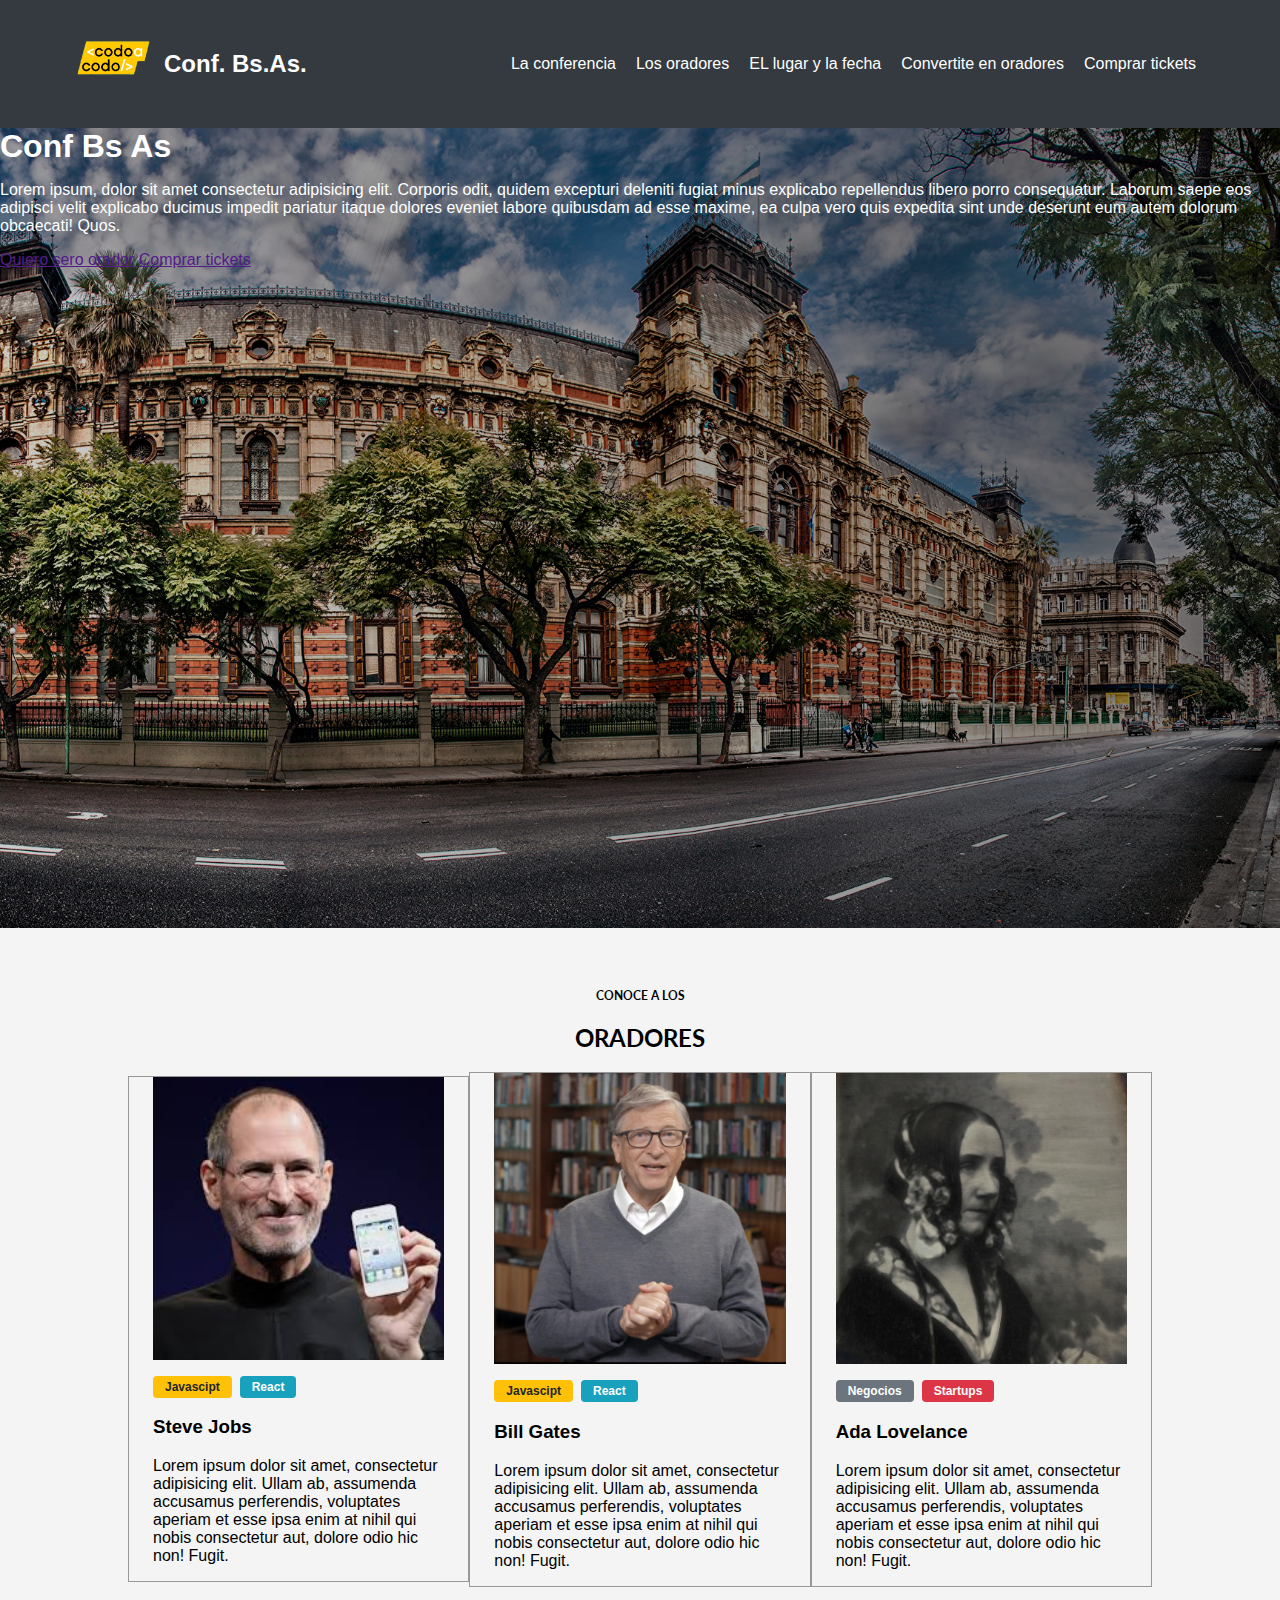
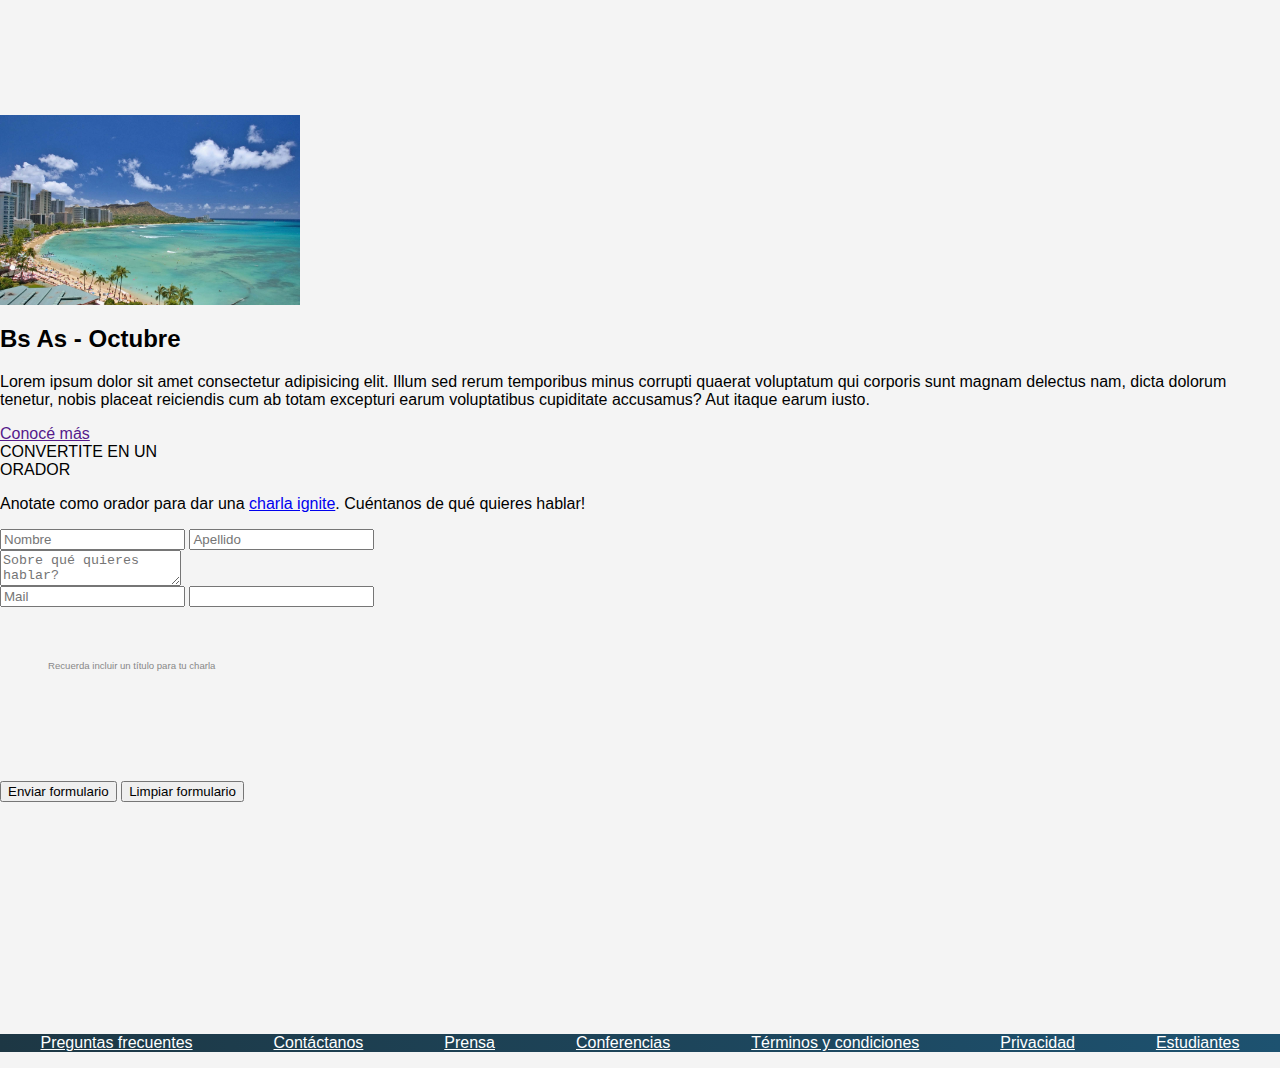
==== index.html @ 46e05d21 "primer commit" ====
<!-- <!DOCTYPE html> -->
<html lang="es">
<head>
    <meta charset="UTF-8">
    <meta name="viewport" content="width=device-width, initial-scale=1.0">
    <title>Proyecto Integrador Ce</title>
    <link rel="stylesheet" href="./estilos.css">
    <link rel="icon" href="./microfono.png" type="image/x-icon">
    <link rel="preconnect" href="https://fonts.googleapis.com">
<link rel="preconnect" href="https://fonts.gstatic.com" crossorigin>
<link href="https://fonts.googleapis.com/css2?family=Lato:wght@400;700&family=Montserrat:wght@300;400;500;700;800&family=Noto+Sans:ital,wght@0,500;0,900;1,800;1,900&family=Palanquin+Dark:wght@400;500;600;700&family=Roboto:ital,wght@0,100;0,400;0,500;0,700;1,100&family=Rubik:wght@400;600;700;800;900&display=swap" rel="stylesheet">
        
</head>


<!--body-->
<body>
<!--Header-->
    <header>
<!--la profe puso en el header la parte de la imagen, pero yo lo hice diferente-->
        <div class="headerLogo">
            <div><a href="./index.html"></a> <img src="./assets/img/codoacodo.png" alt="Logo Codo a Codo" width="100 px">
            </div>
            <div>
                <h2>Conf. Bs.As.</h2>
            </div>
        </div>
        
        <div class="headerEnlaces">
            <nav>
            <!--lista de enlaces-->           
                <ul class="listaHorizontal">
                    <li><a href="#conferencia">La conferencia</a></li>
                    <li><a href="#oradores">Los oradores</a></li>
                    <li><a href="#lugar_y_fecha">EL lugar y la fecha</a></li>
                    <li><a href="#formulario">Convertite en oradores</a></li>
                    <li><a href="./pages/tickets.html">Comprar tickets</a></li>
                </ul>
            </nav>
        </div>
    </header>

<!--main-->    
    <main>



        <section class="conferencia">
<!--Primera sección - foto en background-->    
        <div class="textoConferencia">
              <h1>Conf Bs As</h1>
            <p>Lorem ipsum, dolor sit amet consectetur adipisicing elit. Corporis odit, quidem excepturi deleniti fugiat minus explicabo repellendus libero porro consequatur. Laborum saepe eos adipisci velit explicabo ducimus impedit pariatur itaque dolores eveniet labore quibusdam ad esse maxime, ea culpa vero quis expedita sint unde deserunt eum autem dolorum obcaecati! Quos.</p>
            <div class="botonesConferencia">
                <a href="">Quiero sero orador</a>
                <a href="">Comprar tickets</a>
            </div>
        </div>
        
        <!--Una sección que tiene que tener un título, y va a tener en este caso una imagen de fondo-->
        </section>


<!--Segunda sección - cards de oradores-->
        <section class="oradores">
            <div class="oradoresTitulo"> <!--div de oradores, las dos líneas de títulos -->
                <h3>CONOCE A LOS</h3>
                <h2>ORADORES</h2>
            </div>
            <!--El título se pone en dos divs porque está separado en dos líneas y es diferente la tipografía-->
            <div class="oradoresPadre"><!--div de las tres cards --> 
                
                <div class="oradoresHijo primerHijo"><!--toda la card primera-->
                    <div class="oradoresFoto"> <!--div para la card -->
                        <img src="./assets/img/steve.jpg" alt="Steve Jobs">
                    </div>    
                    <div class="oradoresTextos"><!--div para botones, título y bajada -->
                        <div class="oradoresTextosBotones"> <!-- div para los dos botones, este es el que me queda grande-->   
                            <div class="oradoresBotonUno boton">
                                <h4>Javascipt</h4>
                            </div>
                            <div class="oradoresBotonDos boton">
                                <h4>React</h4>
                            </div>
                        </div>
                        <div class="oradoresTextosTitulo">
                            <h3>Steve Jobs</h3>
                        </div>
                        <div class="oradoresTextosTexto">
                            <p>Lorem ipsum dolor sit amet, consectetur adipisicing elit. Ullam ab, assumenda accusamus perferendis, voluptates aperiam et esse ipsa enim at nihil qui nobis consectetur aut, dolore odio hic non! Fugit.</p>
                        </div>
                    </div>    
                </div>
                <div class="oradoresHijo segundoHijo">
                        <div class="oradoresFoto">
                            <img src="./assets/img/bill.jpg" alt="Bill Gates">
                        </div>
                        <div class="oradoresTextos">
                            <div class="oradoresTextosBotones"> 
                                <div class="oradoresBotonUno boton">
                                    <h4>Javascipt</h4>
                                </div>
                                <div class="oradoresBotonDos boton">
                                    <h4>React</h4>
                                </div>
                            </div>
                            <div class="oradoresTextosTitulo">
                                <h3>Bill Gates</h3>
                            </div>
                            <div class="oradoresTextosTextos">
                                <p>Lorem ipsum dolor sit amet, consectetur adipisicing elit. Ullam ab, assumenda accusamus perferendis, voluptates aperiam et esse ipsa enim at nihil qui nobis consectetur aut, dolore odio hic non! Fugit.</p>
                            </div>

                </div>
            </div>
                <div class="oradoresHijo tercerHijo">
                        <div class="oradoresFoto">
                            <img src="./assets/img/ada.jpeg" alt="Ada Lovelace">
                        </div>
                        <div class="oradoresTextos">
                            <div class="oradoresTextosBotones"> 
                                <div class="oradoresBotonUno boton">
                                    <h4>Negocios</h4>
                                </div>
                                <div class="oradoresBotonDos boton">
                                <h4>Startups</h4>
                                </div>
                            </div>
                        <div class="oradoresTextosTitulo">
                            <h3>Ada Lovelance</h3>

                        <div class="oradoresTextosTextos">
                            <p>Lorem ipsum dolor sit amet, consectetur adipisicing elit. Ullam ab, assumenda accusamus perferendis, voluptates aperiam et esse ipsa enim at nihil qui nobis consectetur aut, dolore odio hic non! Fugit.</p>
                        </div>
                    </div>
                </div>

            </div>
        </section>


        <!--Tercera sección - playa-->
        <section id = "lugar_y_fecha">

            <div>
                <img src="./assets/img/honolulu.jpg" width=300 loading="lazy" px alt="nuestras playas">  <!--Loading lazy hace que las imagenes se carguen a cuando llego a esa parte de la página y no antes, sirve cuando tengo muchas imagenes para que no demore en cargar-->
            </div>
            <div>
                <h2>Bs As - Octubre</h2>
                <p>Lorem ipsum dolor sit amet consectetur adipisicing elit. Illum sed rerum temporibus minus corrupti quaerat voluptatum qui corporis sunt magnam delectus nam, dicta dolorum tenetur, nobis placeat reiciendis cum ab totam excepturi earum voluptatibus cupiditate accusamus? Aut itaque earum iusto.</p>
                <a href=""
                <a href="">Conocé más</a>

            </div>
        </section>



        <section id ="formulario">
<!--Cuarta sección - ORADOR-->
            <div>
                    
                <div>CONVERTITE EN UN</div>
                <div>ORADOR</div>
                <div><p>Anotate como orador para dar una <a href="URL_del_destino">charla ignite</a>. Cuéntanos de qué quieres      hablar!</p></div>
            </div>
            <div>
                <form action="">
                    <div>
                        <input type="text" id="nombre" name="nombre" placeholder="Nombre">
                        <input type="text" id="apellido" name="apellido" placeholder="Apellido"><br>
                    </div>
                    <div>    
                        <textarea id="comentario" name="comentario" placeholder="Sobre qué quieres hablar?"></textarea><br>
                    </div>
                    <div>
                        <input type="email" id="email" name="mail" placeholder="Mail">
                        <input type="password" id="">
                    </div>
                    <p class="ayuda">Recuerda incluir un título para tu charla</p>
                    <!-- <button class="button-formulario">Enviar</button> -->
                    <div>
                        <input type="submit" value="Enviar formulario">
                        <input type="reset" value="Limpiar formulario"><br>
                    </div>
                </form>
            </div>
            <form action="">

            </form>
        </section>

    </main>

<!-- aside con publicidad -->
    <aside>
        <iframe width="1200" height="200" src="https://www.youtube.com/embed/em-BP7WEOZg?controls=0" title="YouTube video player" frameborder="0" allow="accelerometer; autoplay; clipboard-write; encrypted-media; gyroscope; picture-in-picture; web-share" allowfullscreen></iframe>

    </aside>



<!--footer-->
    <footer class="footer colorFondoGradiente">
        <div>
            <ul class="listaHorizontalFooter">
                <li><a href="">Preguntas frecuentes</a></li>
                <li><a href="">Contáctanos</a></li>
                <li><a href="">Prensa</a></li>
                <li><a href="#conferencia">Conferencias</a></li>
                <li><a href="">Términos y condiciones</a></li>
                <li><a href="">Privacidad</a></li>
                <li><a href="">Estudiantes</a></li>
            </ul>
        </div>

    </footer>
</body>
</html>
---- estilos.css ----
/*body*/ 
body {
    font-family: Monserrat, sans-serif;
    background-color: #f4f4f4;
    font-size: 1rem;
    margin: 0;
    padding: 0
  }

/******************header******************/
/*Header*/ 
header{
  background-color: #353A40;
  color: fff;
  padding: 2rem;
  padding-left: 4rem;
  padding-right: 4rem;
  height: 4rem;
  display: flex;
  justify-content: space-between;
  align-items: center;
}
.headerLogo {
  display: flex;
  flex-wrap: wrap;

}

/*lista del header*/
.listaHorizontal{
  list-style: none;
  display: flex;
  justify-content: space-around;
  align-items: center;
  padding: 0px;
  flex-wrap: wrap;
}
.listaHorizontal li{
  margin-right: 20px;

}
.listaHorizontal li:last-child{
  padding-right: 0px;
}

.listaHorizontal a{
  font-size:1rem;
  color:white;
  text-decoration: none;
}

.listaHorizontal a :last-child{

  color: greenyellow;
}


/******************conferencia******************/

/*imagen confe*/

.conferencia{
    height: 800;
    background: linear-gradient(to right, rgba(0, 0, 0, 0.20), rgba(0, 0, 0, 0.5)), url('./assets/img/ba1.jpg');
    background-size: cover;
    background-position: center center;
    background-repeat: no-repeat;
}


/*texto*/
.textoConferencia{
  color:white;
}

.textoConferencia h1{
  font-size:2rem;
}


/**********************************************oradores*****************************/
.oradores{
  padding: 10%;
  padding-top: 3rem;;
}
/***************************oradores títulos****************/
.oradoresTitulo{
  text-align: center;
  font-family: 'Lato', sans-serif, bold;
}

.oradores .oradoresTitulo h3{
  font-size: 0.75rem;
  }

  .oradores .oradoresTitulo h2{
    font-size: 1.5rem;
    }
/********************oradores cards*************/


.oradoresPadre {
  display: flex; /* Habilita el modo flexbox */
  flex-direction: row;
  width: 100%;
  justify-content:space-around; /* Distribuye los contenedores con espacio entre ellos */
  align-items:center;
}

.oradoresHijo{
  border:rgb(152, 152, 152) solid 0.5px;
  width: 30%;
  display: flex;
  flex-direction: column;
  align-items: stretch;
  padding-left: 1.5rem;
  padding-right:1.5rem;

}

.oradoresHijo img{
  width:100%
}

.oradoresTextos{
margin-top:1rem;

}

.oradoresTextosBotones{
  display: flex;
  justify-content:start;
  margin: 0;
}


.oradoresBotonDos{
  margin-left: 8px;
}


.primerHijo>.oradoresTextos>.oradoresTextosBotones>.oradoresBotonUno, .segundoHijo>.oradoresTextos>.oradoresTextosBotones>.oradoresBotonUno{
  background-color: #fec107;
  color:#232629;

}

.tercerHijo>.oradoresTextos>.oradoresTextosBotones>.oradoresBotonUno{
  background-color: rgb(108, 117, 126);

}

.oradoresTextosBotones .oradoresBotonDos{
  background-color:#17A1BD;
}
/* color del último botón */
.tercerHijo .oradoresTextosBotones .oradoresBotonDos{
  background-color:#DC3545;
}
 
/* Estilos para el botón */
.boton {
  display: inline-block;
  font-size: 12px;
  padding: 4px 12px;
  color: #fff;
  border: none;
  border-radius: 4px;
  cursor: pointer;
}

/* Cambio de estilo al pasar el mouse por encima     No está logrado en todos los botones*/
.boton:hover {
  background-color: #0056b3;
}











/*Formulario*/ 
.ayuda {
    font-size: 60%; /* Ajusta el tamaño del texto aquí */
    color: #888; /* Color del texto de ayuda */
    display: block;
    margin-top: 5px; /* Espacio superior para separar del campo de entrada */}
    
.button-formulario {
  background-color: #96C93E;
  color: #fff;
  padding: 10px 20px;
  border: none;
  border-radius: 4px;
  cursor: pointer;
  font-size: 18px;
}

.button-formulario:hover:hover{
  background-color: #8FB057;
}

/********************************Footer************************************/ 

.ayuda{

  padding: 3rem;
  height:4rem;
  display: flex;
  justify-content: space-between;
  display: block;
}

footer a{
  color: white;
}

.colorFondoGradiente{
  background-image: linear-gradient(to right, #1d3744, #1d3e4f, #1d4459, #1d4b65, #1d5270);
}

.listaHorizontalFooter{
  list-style: none;
  display: flex;
  flex-direction: row;
  justify-content: space-around;
  padding: 0px;
}


.listaHorizontalFooter li:last-child{
  padding-right: 0px;
}

.listaHorizontalFooter a{
  font-size:1rem;
  color:white;
}


/*tipografía*/ 


h1{
  margin:0%
}

h4{
  margin: 0%
}
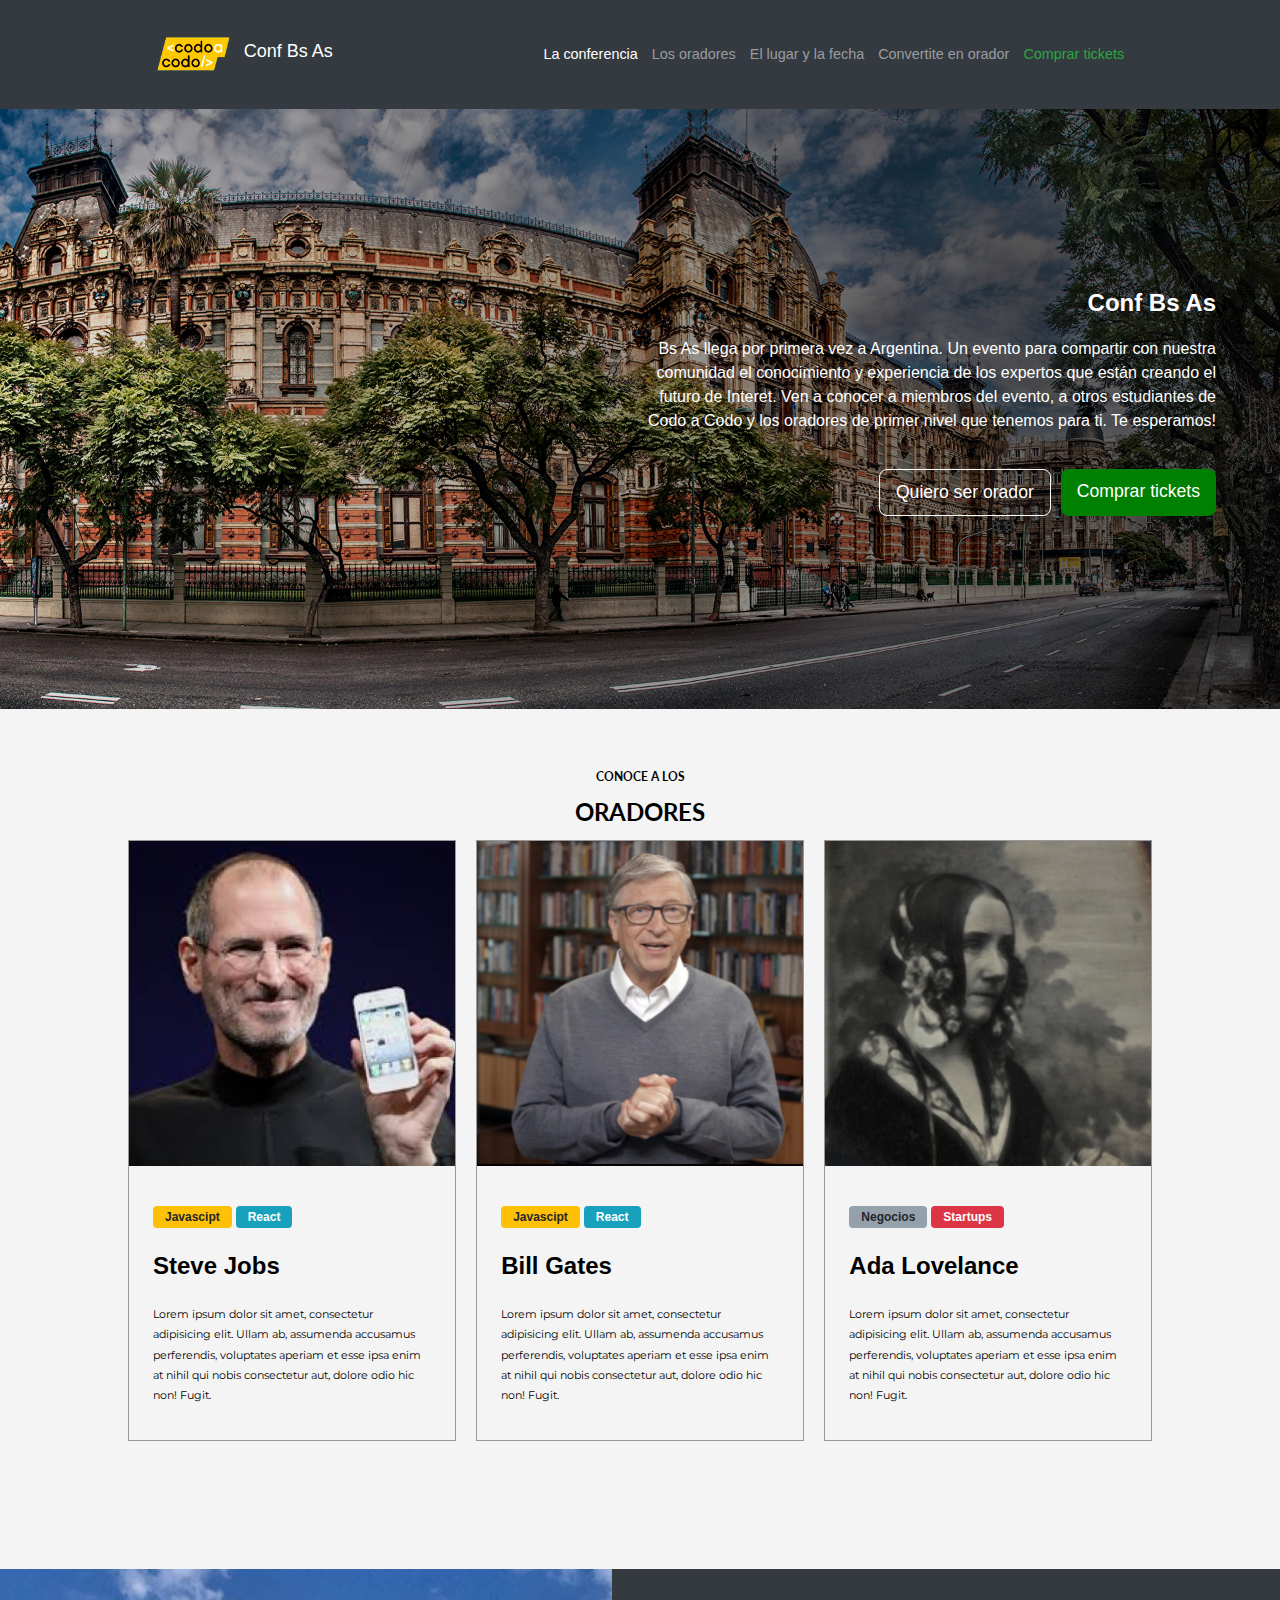
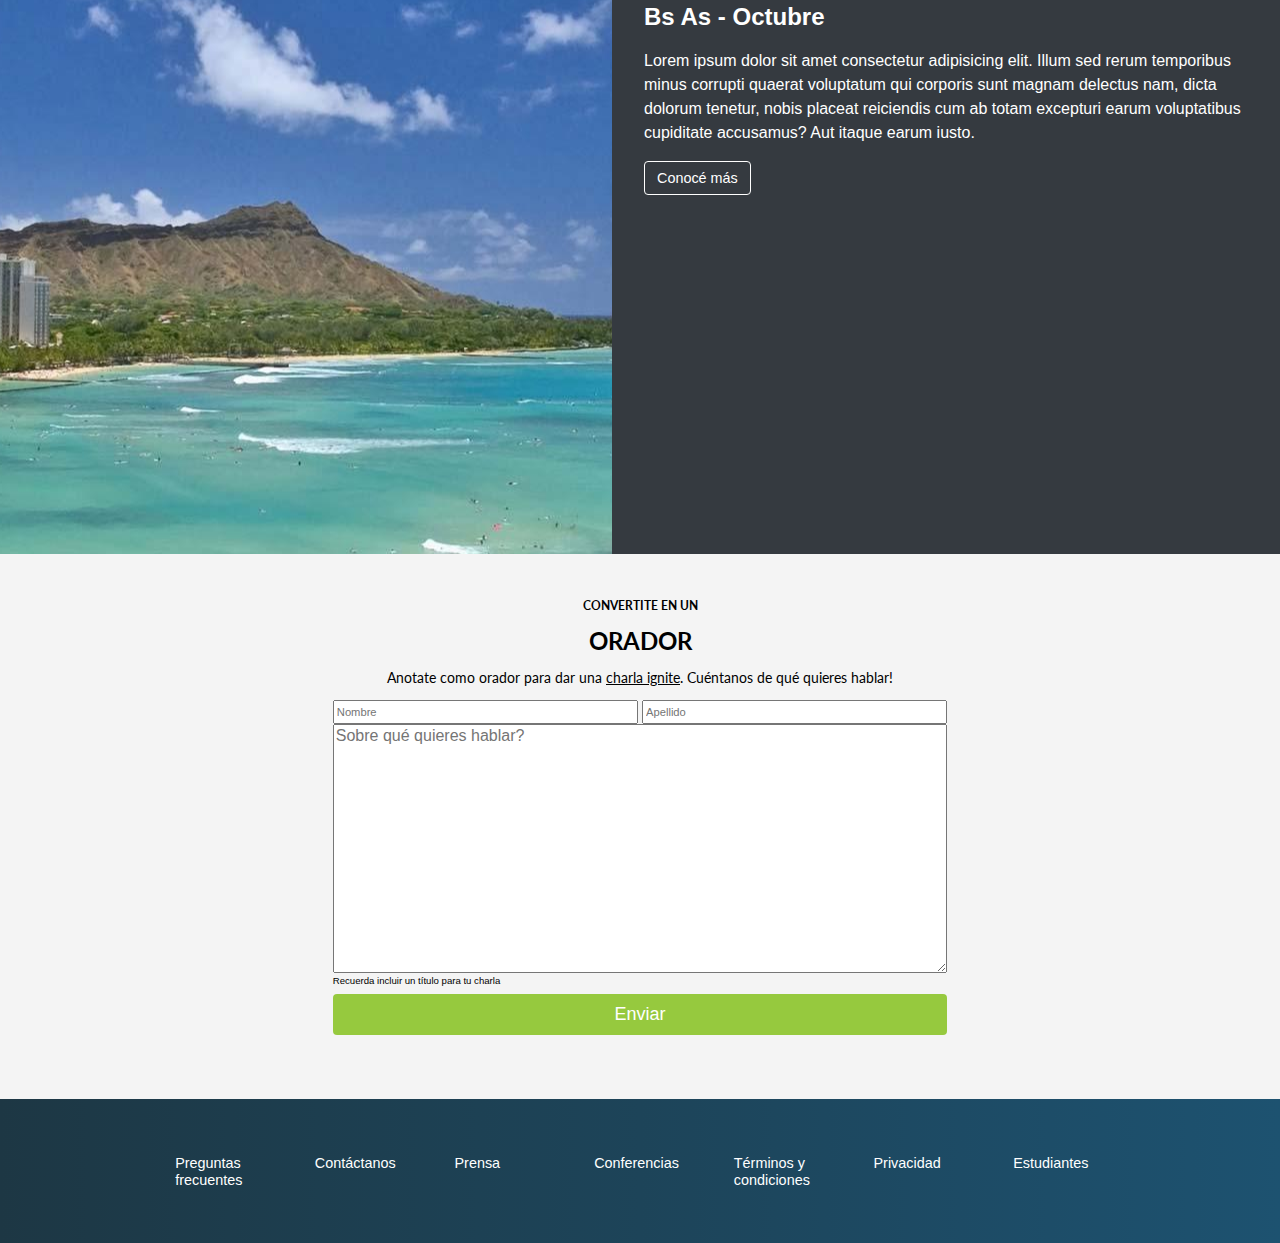
==== commit 712a213f: "Commit de proyecto versión HTML + CSS" ====
--- a/index.html
+++ b/index.html
@@ -18,117 +18,152 @@
 <!--Header-->
     <header>
 <!--la profe puso en el header la parte de la imagen, pero yo lo hice diferente-->
-        <div class="headerLogo">
+        <div class="header__contenedorLogo">
             <div><a href="./index.html"></a> <img src="./assets/img/codoacodo.png" alt="Logo Codo a Codo" width="100 px">
             </div>
             <div>
-                <h2>Conf. Bs.As.</h2>
+                <h2>Conf Bs As</h2>
             </div>
         </div>
         
-        <div class="headerEnlaces">
+        <div class="header__contenedorEnlaces">
             <nav>
             <!--lista de enlaces-->           
-                <ul class="listaHorizontal">
+                <ul class="header__contenedorEnlaces__listaHorizontal">
                     <li><a href="#conferencia">La conferencia</a></li>
                     <li><a href="#oradores">Los oradores</a></li>
-                    <li><a href="#lugar_y_fecha">EL lugar y la fecha</a></li>
-                    <li><a href="#formulario">Convertite en oradores</a></li>
+                    <li><a href="#lugarYFecha">El lugar y la fecha</a></li>
+                    <li><a href="#formulario">Convertite en orador</a></li>
                     <li><a href="./pages/tickets.html">Comprar tickets</a></li>
                 </ul>
             </nav>
         </div>
     </header>
 
+
+
+
+
+
+
+
+
+
+
+
+
+
+
+
+
+
 <!--main-->    
     <main>
 
-
-
-        <section class="conferencia">
+        <section id="conferencia" class="main__conferencia">
 <!--Primera sección - foto en background-->    
-        <div class="textoConferencia">
-              <h1>Conf Bs As</h1>
-            <p>Lorem ipsum, dolor sit amet consectetur adipisicing elit. Corporis odit, quidem excepturi deleniti fugiat minus explicabo repellendus libero porro consequatur. Laborum saepe eos adipisci velit explicabo ducimus impedit pariatur itaque dolores eveniet labore quibusdam ad esse maxime, ea culpa vero quis expedita sint unde deserunt eum autem dolorum obcaecati! Quos.</p>
-            <div class="botonesConferencia">
-                <a href="">Quiero sero orador</a>
+            <div class="main__conferencia__textos">
+                <div class="main__conferencia__textos__five-columns">
+                <h2>Conf Bs As</h2>
+                <p>Bs As llega por primera vez a Argentina. Un evento para compartir con nuestra comunidad el conocimiento y experiencia de los expertos que están creando el futuro de Interet. Ven a conocer a miembros del evento, a otros estudiantes de Codo a Codo y los oradores de primer nivel que tenemos para ti. Te esperamos!</p>
+                </div>
+            </div>
+            <div class="main__conferencia__botones">
+                <a href="">Quiero ser orador</a>
                 <a href="">Comprar tickets</a>
             </div>
-        </div>
-        
+
+        </section>       
         <!--Una sección que tiene que tener un título, y va a tener en este caso una imagen de fondo-->
-        </section>
+
+
+
+
+
+
+
+
+
+
+
+
+
+
+
+
+
+
 
 
 <!--Segunda sección - cards de oradores-->
-        <section class="oradores">
-            <div class="oradoresTitulo"> <!--div de oradores, las dos líneas de títulos -->
+        <section id="oradores" class="main__oradores">
+            <div class="main__oradoresTitulo"> <!--div de oradores, las dos líneas de títulos -->
                 <h3>CONOCE A LOS</h3>
                 <h2>ORADORES</h2>
             </div>
-            <!--El título se pone en dos divs porque está separado en dos líneas y es diferente la tipografía-->
-            <div class="oradoresPadre"><!--div de las tres cards --> 
+
+            <div class="main__oradores__cards"><!--div de las tres cards --> 
                 
-                <div class="oradoresHijo primerHijo"><!--toda la card primera-->
-                    <div class="oradoresFoto"> <!--div para la card -->
-                        <img src="./assets/img/steve.jpg" alt="Steve Jobs">
+                <div class="main__oradores__cards__card primerHijo"><!--toda la card primera-->
+                    <div class="main__oradores__cards__card__divFoto"> <!--div para la foto de la card -->
+                        <img src="./assets/img/steve.png" alt="Steve Jobs">
                     </div>    
-                    <div class="oradoresTextos"><!--div para botones, título y bajada -->
-                        <div class="oradoresTextosBotones"> <!-- div para los dos botones, este es el que me queda grande-->   
-                            <div class="oradoresBotonUno boton">
+                    <div class="main__oradores__cards__card__divTextos"><!--div para botones, título y bajada -->
+                        <div class="main__oradores__cards__card__divTextos__botones"> <!-- div para los dos botones, este es el que me queda grande-->   
+                            <div class="main__oradores__cards__card__divTextos__botones botonUno primeraCard ">
                                 <h4>Javascipt</h4>
                             </div>
-                            <div class="oradoresBotonDos boton">
+                            <div class="main__oradores__cards__card__divTextos__botones botonDos primeraCard ">
                                 <h4>React</h4>
                             </div>
                         </div>
-                        <div class="oradoresTextosTitulo">
+                        <div class="main__oradores__cards__card__divTextos__Titulo">
                             <h3>Steve Jobs</h3>
                         </div>
-                        <div class="oradoresTextosTexto">
+                        <div class="main__oradores__cards__card__divTextos__Titulo__Textos">
                             <p>Lorem ipsum dolor sit amet, consectetur adipisicing elit. Ullam ab, assumenda accusamus perferendis, voluptates aperiam et esse ipsa enim at nihil qui nobis consectetur aut, dolore odio hic non! Fugit.</p>
                         </div>
                     </div>    
                 </div>
-                <div class="oradoresHijo segundoHijo">
-                        <div class="oradoresFoto">
-                            <img src="./assets/img/bill.jpg" alt="Bill Gates">
-                        </div>
-                        <div class="oradoresTextos">
-                            <div class="oradoresTextosBotones"> 
-                                <div class="oradoresBotonUno boton">
+                <div class="main__oradores__cards__card segundoHijo">
+                        <div class="main__oradores__cards__card__divFoto">
+                            <img src="./assets/img/bill.png" alt="Bill Gates">
+                        </div>
+                        <div class="main__oradores__cards__card__divTextos">
+                            <div class="main__oradores__cards__card__divTextos__botones"> 
+                                <div class="main__oradores__cards__card__divTextos__botones botonUno segundaCard">
                                     <h4>Javascipt</h4>
                                 </div>
-                                <div class="oradoresBotonDos boton">
+                                <div class="main__oradores__cards__card__divTextos__botones botonDos  segundaCard">
                                     <h4>React</h4>
                                 </div>
                             </div>
-                            <div class="oradoresTextosTitulo">
+                            <div class="main__oradores__cards__card__divTextos__Titulo">
                                 <h3>Bill Gates</h3>
                             </div>
-                            <div class="oradoresTextosTextos">
+                            <div class="main__oradores__cards__card__divTextos__Titulo__Textos">
                                 <p>Lorem ipsum dolor sit amet, consectetur adipisicing elit. Ullam ab, assumenda accusamus perferendis, voluptates aperiam et esse ipsa enim at nihil qui nobis consectetur aut, dolore odio hic non! Fugit.</p>
                             </div>
 
                 </div>
             </div>
-                <div class="oradoresHijo tercerHijo">
-                        <div class="oradoresFoto">
-                            <img src="./assets/img/ada.jpeg" alt="Ada Lovelace">
-                        </div>
-                        <div class="oradoresTextos">
-                            <div class="oradoresTextosBotones"> 
-                                <div class="oradoresBotonUno boton">
+                <div class="main__oradores__cards__card tercerHijo">
+                        <div class="main__oradores__cards__card__divFoto">
+                            <img src="./assets/img/ada.png" alt="Ada Lovelace">
+                        </div>
+                        <div class="main__oradores__cards__card__divTextos">
+                            <div class="main__oradores__cards__card__divTextos__botones"> 
+                                <div class="main__oradores__cards__card__divTextos__botones botonUno terceraCard ">
                                     <h4>Negocios</h4>
                                 </div>
-                                <div class="oradoresBotonDos boton">
+                                <div class="main__oradores__cards__card__divTextos__botones botonDos terceraCard ">
                                 <h4>Startups</h4>
                                 </div>
                             </div>
-                        <div class="oradoresTextosTitulo">
+                        <div class="main__oradores__cards__card__divTextos__Titulo">
                             <h3>Ada Lovelance</h3>
 
-                        <div class="oradoresTextosTextos">
+                        <div class="main__oradores__cards__card__divTextos__Titulo__Textos">
                             <p>Lorem ipsum dolor sit amet, consectetur adipisicing elit. Ullam ab, assumenda accusamus perferendis, voluptates aperiam et esse ipsa enim at nihil qui nobis consectetur aut, dolore odio hic non! Fugit.</p>
                         </div>
                     </div>
@@ -138,16 +173,41 @@
         </section>
 
 
+
+
+
+
+
+
+
+
+
+
+
+
+
+
+
+
+
+
+
+
+
+
+
+
+
         <!--Tercera sección - playa-->
-        <section id = "lugar_y_fecha">
-
-            <div>
-                <img src="./assets/img/honolulu.jpg" width=300 loading="lazy" px alt="nuestras playas">  <!--Loading lazy hace que las imagenes se carguen a cuando llego a esa parte de la página y no antes, sirve cuando tengo muchas imagenes para que no demore en cargar-->
-            </div>
-            <div>
+        <section id="lugarYFecha" class = "main__LugarYFecha">
+
+            <div class="main__LugarYFecha__hijo main__LugarYFecha__foto">
+
+            </div>
+            <div class="main__LugarYFecha__hijo main__LugarYFecha__datos">
                 <h2>Bs As - Octubre</h2>
                 <p>Lorem ipsum dolor sit amet consectetur adipisicing elit. Illum sed rerum temporibus minus corrupti quaerat voluptatum qui corporis sunt magnam delectus nam, dicta dolorum tenetur, nobis placeat reiciendis cum ab totam excepturi earum voluptatibus cupiditate accusamus? Aut itaque earum iusto.</p>
-                <a href=""
+
                 <a href="">Conocé más</a>
 
             </div>
@@ -155,33 +215,51 @@
 
 
 
-        <section id ="formulario">
+
+
+
+
+
+
+
+
+
+
+
+
+
+
+
+
+
+
+
+
+
+        <section id="formulario" class ="main__formulario">
 <!--Cuarta sección - ORADOR-->
-            <div>
+            <div class="main__formulario__titulos">
                     
-                <div>CONVERTITE EN UN</div>
-                <div>ORADOR</div>
-                <div><p>Anotate como orador para dar una <a href="URL_del_destino">charla ignite</a>. Cuéntanos de qué quieres      hablar!</p></div>
-            </div>
-            <div>
+                <h3>CONVERTITE EN UN</h3>
+                <h2>ORADOR</h2>
+                <p>Anotate como orador para dar una <a href="URL_del_destino">charla ignite</a>. Cuéntanos de qué quieres hablar!</p>
+            </div>
+            <div class="main__formulario__camposFormulario">
                 <form action="">
-                    <div>
-                        <input type="text" id="nombre" name="nombre" placeholder="Nombre">
-                        <input type="text" id="apellido" name="apellido" placeholder="Apellido"><br>
+                    <div class="main__formulario__camposFormulario__NombreYApellido">
+                        <input class="main__formulario__camposFormulario__NombreYApellido__Nombre" type="text"  class=""  id="nombre" name="nombre" placeholder="Nombre" >
+                        <input class="main__formulario__camposFormulario__NombreYApellido__Apellido" type="text"  id="apellido" name="apellido" placeholder="Apellido"><br>
                     </div>
-                    <div>    
-                        <textarea id="comentario" name="comentario" placeholder="Sobre qué quieres hablar?"></textarea><br>
+                    <div class="main__formulario__camposFormulario__Textarea">    
+                        <textarea id="comentario" name="comentario" placeholder="Sobre qué quieres hablar?"></textarea>
+
+                        <p>Recuerda incluir un título para tu charla</p>
                     </div>
-                    <div>
-                        <input type="email" id="email" name="mail" placeholder="Mail">
-                        <input type="password" id="">
-                    </div>
-                    <p class="ayuda">Recuerda incluir un título para tu charla</p>
                     <!-- <button class="button-formulario">Enviar</button> -->
-                    <div>
-                        <input type="submit" value="Enviar formulario">
-                        <input type="reset" value="Limpiar formulario"><br>
-                    </div>
+                    <di class="main__formulario__camposFormulario__boton">
+                        <input type="submit" value="Enviar">
+
+                    </divmain__formulario__camposFormulario__NombreYApellido>
                 </form>
             </div>
             <form action="">
@@ -191,18 +269,14 @@
 
     </main>
 
-<!-- aside con publicidad -->
-    <aside>
-        <iframe width="1200" height="200" src="https://www.youtube.com/embed/em-BP7WEOZg?controls=0" title="YouTube video player" frameborder="0" allow="accelerometer; autoplay; clipboard-write; encrypted-media; gyroscope; picture-in-picture; web-share" allowfullscreen></iframe>
-
-    </aside>
+
 
 
 
 <!--footer-->
-    <footer class="footer colorFondoGradiente">
+    <footer class="footer">
         <div>
-            <ul class="listaHorizontalFooter">
+            <ul class="footer__listaHorizontal">
                 <li><a href="">Preguntas frecuentes</a></li>
                 <li><a href="">Contáctanos</a></li>
                 <li><a href="">Prensa</a></li>
--- a/estilos.css
+++ b/estilos.css
@@ -10,172 +10,614 @@
     padding: 0
   }
 
+
 /******************header******************/
 /*Header*/ 
 header{
   background-color: #353A40;
-  color: fff;
-  padding: 2rem;
-  padding-left: 4rem;
-  padding-right: 4rem;
+  color: #fff;
+  padding: 1.4rem;
+  padding-left: 3rem;
+  padding-right: 3rem;
   height: 4rem;
-  display: flex;
-  justify-content: space-between;
-  align-items: center;
-}
-.headerLogo {
-  display: flex;
-  flex-wrap: wrap;
-
-}
-
-/*lista del header*/
-.listaHorizontal{
-  list-style: none;
   display: flex;
   justify-content: space-around;
   align-items: center;
-  padding: 0px;
+}
+.header__contenedorLogo {
+  display: flex;
+  flex-direction: row;
+  justify-content: start-flex;
+  flex: 0 0 200px;
+  text-wrap: none;
+
+}
+
+.header__contenedorLogo h2{
+  font-size: 18px;
+  font-weight: 500;
+
+}
+
+
+
+/*lista del header*/
+.header__contenedorEnlaces__listaHorizontal{
+  display: flex;
+  flex-direction: row;
   flex-wrap: wrap;
-}
-.listaHorizontal li{
-  margin-right: 20px;
-
-}
-.listaHorizontal li:last-child{
-  padding-right: 0px;
-}
-
-.listaHorizontal a{
-  font-size:1rem;
-  color:white;
+  justify-content: flex-end;
+  align-items: center;
+  padding: 8px;
+  gap:10px;
+  list-style: none;
+
+}
+
+.header__contenedorEnlaces__listaHorizontal li a{
+  margin-right: 4px;
+  font-size: 0.9rem;
+  color:#999DA0;
   text-decoration: none;
 }
 
-.listaHorizontal a :last-child{
-
-  color: greenyellow;
-}
+.header__contenedorEnlaces__listaHorizontal li a:hover{
+
+  color:#999DA0;
+  text-decoration: underline;
+}
+
+
+
+.header__contenedorEnlaces__listaHorizontal li:nth-child(5) a{  padding-right: 0px;
+  color: #29A743; 
+}
+
+.header__contenedorEnlaces__listaHorizontal li:nth-child(5) a:hover{
+  color: #39e75c; 
+}
+
+
+.header__contenedorEnlaces__listaHorizontal li:nth-child(1) a{  color: white; 
+}
+
+
+
+
+
+
+
+/*adaptacion para mobile____________________*/
+@media (max-width: 767px) {
+  
+  header{
+    padding: 1.5rem;
+    padding-left: 2rem;
+    padding-right: 2rem;
+    height: 6rem;
+    display: flex;
+    justify-content: space-between;
+    align-items: center;
+  }
+
+
+  .header__contenedorLogo{
+    margin-right: 20px;
+    flex: 0 0 60%;
+  }
+
+
+  .header__contenedorEnlaces__listaHorizontal{
+    display: flex;
+    flex-direction: column;
+    align-items: baseline;
+    align-content: flex-start;
+    gap: 2px;
+
+  }
+
+    .header__contenedorEnlaces__listaHorizontal li a{
+      margin-right: 0px;
+      font-size: 0.8rem;
+    }
+
+}
+
+
+
+
+
+
+
+
+
 
 
 /******************conferencia******************/
 
 /*imagen confe*/
 
-.conferencia{
-    height: 800;
-    background: linear-gradient(to right, rgba(0, 0, 0, 0.20), rgba(0, 0, 0, 0.5)), url('./assets/img/ba1.jpg');
+.main__conferencia{
+    height:600px;
+    background: linear-gradient(to left, rgba(0, 0, 0, 0.7), rgba(0, 0, 0, 0.1)), url('./assets/img/ba1.jpg');
     background-size: cover;
     background-position: center center;
     background-repeat: no-repeat;
-}
-
+    box-sizing: border-box;
+}
+
+
+.main__conferencia{
+  padding-left: 4rem;
+  padding-right: 4rem;
+  padding-top: 10rem;
+  color:white;
+  display: flex;
+  flex-direction: column;
+}
 
 /*texto*/
-.textoConferencia{
-  color:white;
-}
-
-.textoConferencia h1{
-  font-size:2rem;
-}
-
-
-/**********************************************oradores*****************************/
-.oradores{
+
+.main__conferencia__textos{
+  font-size:1rem;
+  display: grid;
+  grid-template-columns: repeat(12,1fr);
+  text-align: right;
+}
+
+
+.main__conferencia__textos__five-columns{
+  grid-column: 7 / 13;
+
+}
+
+
+
+.main__conferencia__textos p{
+  line-height: 150%;
+  font-size: 1rem;
+}
+
+
+/*adaptacion para mobile____________________*/
+@media (max-width: 767px) {
+  .main__conferencia__textos h1  {
+    font-size: 2rem;
+      }
+      .main__conferencia__textos p {
+        font-size: 0.7rem;
+          }
+
+              }
+
+
+
+
+/*botones*/
+.main__conferencia__botones{
+  text-align: right;
+  padding: 20px 0px 20px 10px;
+  display:flex;
+  justify-content:flex-end;
+}
+
+
+
+.main__conferencia__botones a{
+display: inline-block;
+font-size: 1.10rem;
+padding: 12px 16px;
+color: #fff;
+border: #fff 1px solid;
+border-radius: 8px;
+cursor: pointer;
+text-decoration: none;
+}
+
+
+
+.main__conferencia__botones :nth-child(1){
+  margin-right: 10px; 
+}
+
+.main__conferencia__botones :nth-child(1):hover{
+
+backdrop-filter: blur(2px); 
+}
+
+
+.main__conferencia__botones :nth-child(2){
+  background-color: green;
+  border: none;
+}
+
+.main__conferencia__botones :nth-child(2):hover{
+  background-color: rgb(133, 245, 133);
+  color: rgb(22, 22, 22);
+  border: none;
+}
+
+
+
+/*adaptacion para mobile____________________*/
+@media (max-width: 767px) {
+  .main__conferencia__botones{
+    display:flex;
+    flex-direction: column;
+    align-items: flex-end;
+}
+
+  .main__conferencia__botones a{
+font-size: 0.8rem;
+padding: 12px 16px;
+width: 110px;
+text-align: center;}
+
+.main__conferencia__botones :nth-child(1){
+  margin-bottom: 10px; 
+  margin-right: 0px;
+}
+
+}
+
+
+
+
+
+
+
+
+
+
+
+
+
+
+
+
+
+/************************************oradores*****************************/
+.main__oradores{
   padding: 10%;
   padding-top: 3rem;;
 }
+
+@media (max-width: 767px) {
+  .main__oradores{
+
+    padding-top: 1.5rem;
+    display: flex;
+    flex-direction: column;
+    align-items: center;
+    justify-content: center;
+    
+  }
+}
+
+
 /***************************oradores títulos****************/
-.oradoresTitulo{
+.main__oradoresTitulo, .main__formulario__titulos {
   text-align: center;
   font-family: 'Lato', sans-serif, bold;
 }
 
-.oradores .oradoresTitulo h3{
+.main__oradoresTitulo h3, .main__formulario__titulos h3{
   font-size: 0.75rem;
   }
 
-  .oradores .oradoresTitulo h2{
+  .main__oradoresTitulo h2, .main__formulario__titulos h2{
     font-size: 1.5rem;
+    line-height: 1rem;
     }
-/********************oradores cards*************/
-
-
-.oradoresPadre {
+
+  @media (max-width: 767px) {
+    .main__oradoresTitulo h3, .main__formulario__titulos h3{
+      font-size: 0.8rem;
+      line-height: 0.9rem;
+      }
+    
+      .main__oradoresTitulo h2, .main__formulario__titulos h2{
+        font-size: 1rem;
+        }
+  }
+
+
+
+/* *******************oradores cards************ */
+
+
+.main__oradores__cards {
   display: flex; /* Habilita el modo flexbox */
   flex-direction: row;
   width: 100%;
-  justify-content:space-around; /* Distribuye los contenedores con espacio entre ellos */
-  align-items:center;
-}
-
-.oradoresHijo{
+  justify-content:space-between; /* Distribuye los contenedores con espacio entre ellos */
+  align-items:top;
+  gap: 2%;
+}
+
+
+
+
+.main__oradores__cards__card{
   border:rgb(152, 152, 152) solid 0.5px;
-  width: 30%;
-  display: flex;
+  padding: 0;
+  display: flex;
+  flex: 1;
   flex-direction: column;
-  align-items: stretch;
-  padding-left: 1.5rem;
-  padding-right:1.5rem;
-
-}
-
-.oradoresHijo img{
-  width:100%
-}
-
-.oradoresTextos{
+  align-items:stretch;
+
+
+}
+
+
+
+@media (max-width: 767px) {
+  .main__oradores__cards {
+    display: flex; /* Habilita el modo flexbox */
+    flex-direction: column;
+    width: 80%;
+    justify-content:center;  }
+
+.main__oradores__cards__card{
+margin-bottom: 15px;
+    }
+
+.main__oradores__cards__card:nth-child(3){
+  margin-bottom: 0px;
+          }
+      
+
+
+}
+
+
+
+
+.main__oradores__cards__card__divFoto{
+width: auto;
+overflow: hidden; /*Hace que la imagen no exceda en contenedor */
+}
+
+.main__oradores__cards__card__divFoto img{
+
+width: 100%;
+height: 100%;
+}
+
+.main__oradores__cards__card__divFoto img:hover{
+
+transform: scale(1.2);
+transition: transform  0.9s ease-in-out;
+  }
+  
+  
+
+
+.main__oradores__cards__card__divTextos{
 margin-top:1rem;
-
-}
-
-.oradoresTextosBotones{
+padding:   1.5rem;
+}
+
+
+@media (max-width: 767px) {
+  .main__oradores__cards__card__divTextos{
+    margin-top:0.5rem;
+    padding:   1rem;
+    line-height: 1.1;
+    }
+      
+}
+
+.main__oradores__cards__card__divTextos__botones{
   display: flex;
   justify-content:start;
   margin: 0;
-}
-
-
-.oradoresBotonDos{
+
+}
+
+
+.main__oradores__cards__card__divTextos__botones__botonDos{
   margin-left: 8px;
 }
 
-
-.primerHijo>.oradoresTextos>.oradoresTextosBotones>.oradoresBotonUno, .segundoHijo>.oradoresTextos>.oradoresTextosBotones>.oradoresBotonUno{
-  background-color: #fec107;
-  color:#232629;
-
-}
-
-.tercerHijo>.oradoresTextos>.oradoresTextosBotones>.oradoresBotonUno{
-  background-color: rgb(108, 117, 126);
-
-}
-
-.oradoresTextosBotones .oradoresBotonDos{
-  background-color:#17A1BD;
-}
-/* color del último botón */
-.tercerHijo .oradoresTextosBotones .oradoresBotonDos{
-  background-color:#DC3545;
-}
- 
 /* Estilos para el botón */
-.boton {
+.main__oradores__cards__card__divTextos__botones.botonUno, .main__oradores__cards__card__divTextos__botones.botonDos{
   display: inline-block;
   font-size: 12px;
   padding: 4px 12px;
-  color: #fff;
+  color: #232629;
+  background-color: #fec107;
   border: none;
   border-radius: 4px;
   cursor: pointer;
 }
 
-/* Cambio de estilo al pasar el mouse por encima     No está logrado en todos los botones*/
-.boton:hover {
-  background-color: #0056b3;
-}
+.main__oradores__cards__card__divTextos__botones .botonDos{
+  background-color:#17A1BD;
+  color: white;
+}
+
+.botonDos{
+  margin-left:4px;
+}
+
+/* color del último botón */
+.main__oradores__cards__card__divTextos__botones.botonDos.terceraCard  {
+  background-color:#DC3545;
+}
+
+.main__oradores__cards__card__divTextos__botones.botonUno.terceraCard  {
+  background-color:#94a0aa;
+}
+
+
+
+/* falta arreglar varios hovers*/
+.primeraCard.botonUno:hover, .segundaCard.botonUno:hover {
+  background-color: #d4a519;
+}
+
+.primeraCard.botonDos:hover{
+  background-color: #076679;
+
+}
+
+.segundaCard.botonDos:hover{
+  background-color: #087c93;
+}
+
+.terceraCard.botonUno:hover{
+  background-color:#c8d5e1;
+}
+
+.terceraCard.botonDos:hover{
+  background-color:#863039;
+}
+
+
+.main__oradores__cards__card__divTextos__Titulo h3{
+
+  font-size: 1.5rem;
+}
+.main__oradores__cards__card__divTextos__Titulo__Textos p{
+  font-family: Montserrat;
+  font-size: 0.7rem;
+  line-height: 1.8;
+}
+
+
+@media (max-width: 767px) {
+  .main__oradores__cards__card__divTextos__Titulo h3{
+
+    font-size: 1.4rem;
+    line-height: 1rem;
+  }
+
+  .main__oradores__cards__card__divTextos__Titulo__Textos p{
+    font-family: Montserrat;
+    font-size: 0.8rem;
+    line-height: 1rem;
+  }
+      
+}
+
+
+
+
+
+
+
+
+
+
+
+
+
+
+
+
+
+
+
+
+
+
+
+
+
+
+
+
+
+
+
+
+/******************Section lugar y fecha******************/
+.main__LugarYFecha{
+height: 65vh;
+display:flex;
+flex-direction: row;
+}
+
+
+.main__LugarYFecha__hijo{
+  flex:1;
+
+}
+
+.main__LugarYFecha__foto{
+overflow: hidden;
+background-image: url('./assets/img/honolulu.jpg');
+background-size: center;
+background-position:center;
+}
+
+
+.main__LugarYFecha__datos{
+  background-color: #353A40;
+  color: white;
+  padding:1rem 1.5rem 1.5rem 2rem;
+}
+
+.main__LugarYFecha__datos h2{
+  font-size: 1.5rem;
+  line-height: 1;
+}
+
+.main__LugarYFecha__datos p{
+  font-size: 1rem;
+  line-height: 1.5rem;
+}
+
+
+
+.main__LugarYFecha__datos a{
+  display: inline-block;
+  font-size: 0.9rem;
+  padding: 8px 12px;
+  color: #fff;
+  border: #fff 1px solid;
+  border-radius: 4px;
+  cursor: pointer;
+  text-decoration: none;
+}
+
+@media (max-width: 767px) {
+  .main__LugarYFecha{
+    height: 100vh;
+    display:flex;
+    flex-direction: column;
+    }
+    
+  .main__LugarYFecha__datos h2{
+    font-size: 1.2rem;
+    line-height: 1.5rem;
+  }
+
+  .main__LugarYFecha__datos p{
+    font-size: 0.7rem;
+    line-height: 1.5rem;
+  }
+  
+  
+  .main__LugarYFecha__datos a{
+    display: inline-block;
+    font-size: 0.7rem;
+    padding: 8px 12px;
+    color: #fff;
+    border: #fff 1px solid;
+    border-radius: 4px;
+    cursor: pointer;
+    text-decoration: none;
+  }
+      
+}
+
+
+
+
+
+
 
 
 
@@ -188,13 +630,82 @@
 
 
 /*Formulario*/ 
-.ayuda {
-    font-size: 60%; /* Ajusta el tamaño del texto aquí */
-    color: #888; /* Color del texto de ayuda */
-    display: block;
-    margin-top: 5px; /* Espacio superior para separar del campo de entrada */}
+
+
+
+.main__formulario{
+  display: flex;
+  flex-direction: column;
+  align-items: center;
+  justify-content: center;
+  padding: 2rem 8rem 2rem 8rem;
+}
+
+
+/* los estilos del main_formulario_títulos están junto con los estilos de los títulos de las cards*/
+.main__formulario__titulos p {
+  font-size: 0.9rem;
+}
+
+.main__formulario__titulos p a{
+  color: black;
+}
+
+.main__formulario__camposFormulario{
+width: 60%;
+margin: 0 auto;
+display: flex;
+flex-direction: column;
+gap: 4px;
+}
+
+.main__formulario__camposFormulario__NombreYApellido{
+  display: flex;
+
+}
+
+.main__formulario__camposFormulario__NombreYApellido__Nombre{
+  margin-right: 4px;
+  }
+  
+
+
+.main__formulario__camposFormulario__NombreYApellido input{
+  flex:1;
+  height: 1.5rem;
+
+}
+
+.main__formulario__camposFormulario__Textarea{
+  display: flex;
+  flex-direction: column;
+  height: 30vh;
+}
+
+
+.main__formulario__camposFormulario__Textarea textarea{
+  flex:1; 
+
+}
+
+.main__formulario__camposFormulario__Textarea p{
+font-size: 0.6rem; 
+padding: 0rem;
+margin: 2px 0 8px 0;
+}
+
+#comentario{
+  font-family: Monserrat, sans-serif;
+  font-size:1rem;
+}
+
+#nombre, #apellido{
+  font-family: Monserrat, sans-serif;
+  font-size:0.7em;
+}
+
     
-.button-formulario {
+.main__formulario__camposFormulario__boton input {
   background-color: #96C93E;
   color: #fff;
   padding: 10px 20px;
@@ -202,48 +713,131 @@
   border-radius: 4px;
   cursor: pointer;
   font-size: 18px;
-}
-
-.button-formulario:hover:hover{
-  background-color: #8FB057;
-}
+  width: 100%;
+  box-sizing: border-box;
+}
+
+.main__formulario__camposFormulario__boton input:hover:hover{
+  background-color: #7f9f4b;
+
+}
+
+/******************formulario mobile****************************/ 
+
+@media (max-width: 767px) {
+
+  
+.main__formulario{
+
+  padding: 2rem 4rem 2rem 4rem;
+}
+  
+  .main__formulario__camposFormulario__NombreYApellido{
+    display: flex;
+    flex-direction: column;
+    }
+  
+
+  .main__formulario__camposFormulario{
+    width:100%;
+    flex-direction: column;
+  }
+  
+.main__formulario__camposFormulario__NombreYApellido__Nombre{
+  margin-bottom: 4px;
+  margin-right: 0px;
+  }
+  .main__formulario__titulos p {
+    font-size: 0.8rem;
+  }
+  
+}
+
+
+
 
 /********************************Footer************************************/ 
 
-.ayuda{
-
-  padding: 3rem;
-  height:4rem;
-  display: flex;
-  justify-content: space-between;
-  display: block;
-}
-
-footer a{
-  color: white;
-}
-
-.colorFondoGradiente{
+
+
+.footer{
   background-image: linear-gradient(to right, #1d3744, #1d3e4f, #1d4459, #1d4b65, #1d5270);
-}
-
-.listaHorizontalFooter{
+  height: 16vh;
+  display: flex;
+  align-items: center;
+  justify-content: center;
+  padding: 0rem 10rem;
+
+}
+
+.footer__listaHorizontal{
   list-style: none;
   display: flex;
   flex-direction: row;
   justify-content: space-around;
-  padding: 0px;
-}
-
-
-.listaHorizontalFooter li:last-child{
-  padding-right: 0px;
-}
-
-.listaHorizontalFooter a{
-  font-size:1rem;
+  gap: 3rem;
+  margin: 0;
+  padding-inline-start: 0;
+  }
+
+
+  
+.footer__listaHorizontal li{
+  flex: 1;
+}
+
+
+.footer__listaHorizontal li:first-child{
+  padding-left: 0px;
+}
+
+
+.footer__listaHorizontal a{
+  font-size:0.9rem;
   color:white;
-}
+  text-decoration: none;
+}
+
+
+
+/******************footer mobile****************************/ 
+
+@media (max-width: 767px) {
+
+  .footer{
+    height: 60vh;
+    display: flex;
+    align-items: center;
+    justify-content: center;
+    padding: 0rem 0rem;
+  
+  }
+  
+  .footer__listaHorizontal{
+
+    flex-direction: column;
+    justify-content: space-between;
+    align-items: center;
+    gap: 0.5rem;
+    margin: 0;
+    padding-inline-start: 0;
+    }
+
+
+    .footer__listaHorizontal a{
+      font-size:0.7rem;
+  
+    }
+    
+  }  
+
+
+
+
+
+
+
+
 
 
 /*tipografía*/ 
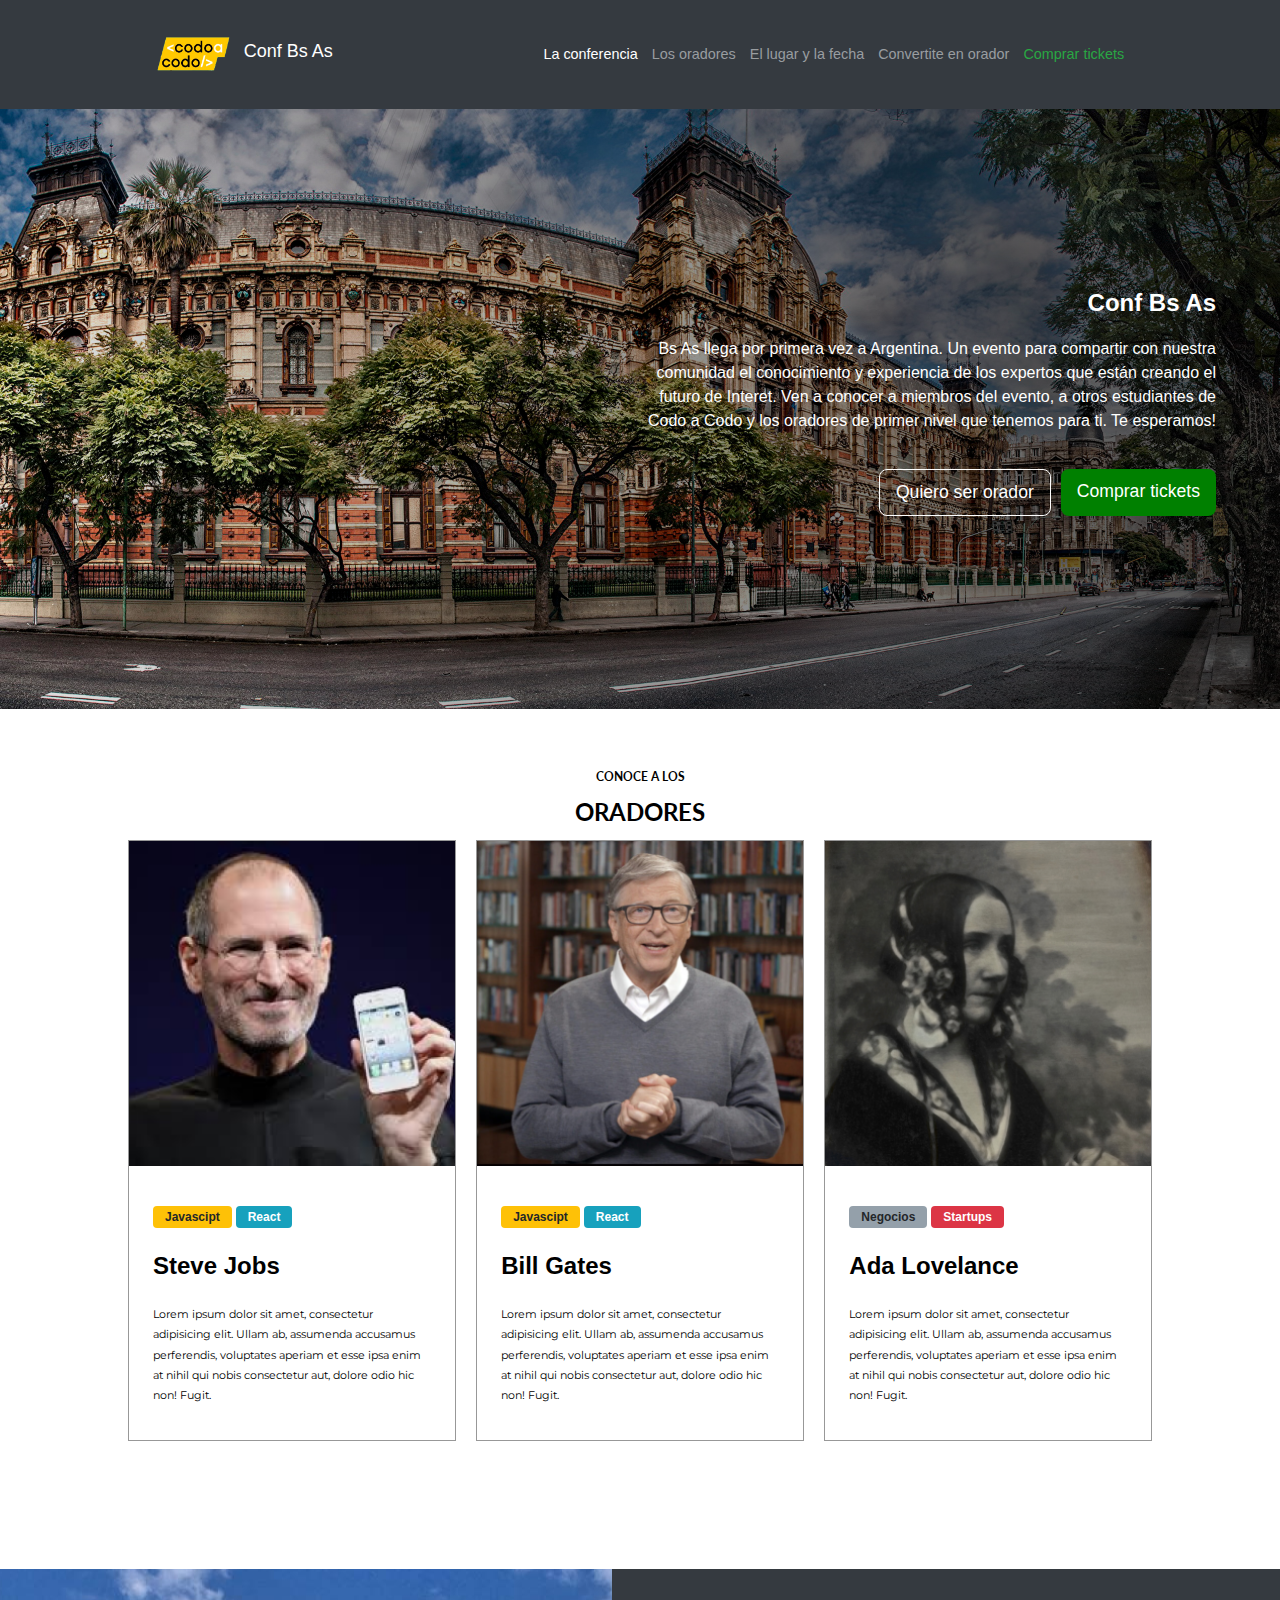
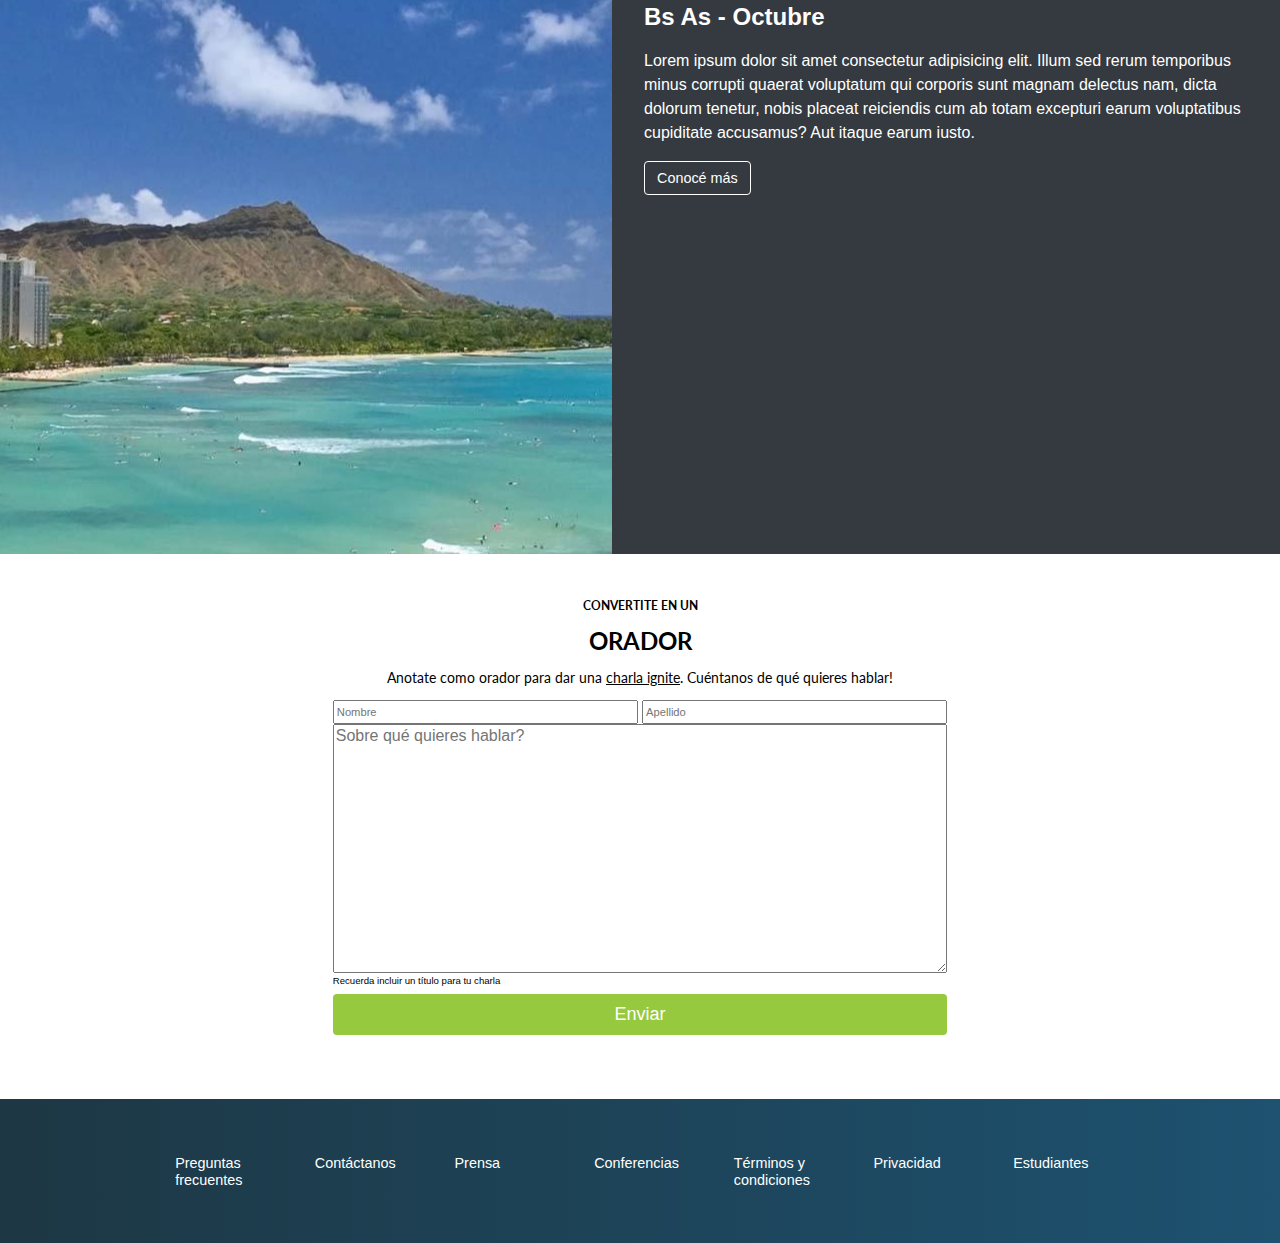
==== commit b4a01e9d: "con pagina de formulario" ====
--- a/index.html
+++ b/index.html
@@ -3,7 +3,8 @@
 <head>
     <meta charset="UTF-8">
     <meta name="viewport" content="width=device-width, initial-scale=1.0">
-    <title>Proyecto Integrador Ce</title>
+    <title>Proyecto Integrador C.Martignoni</title>
+    <link rel="stylesheet" href="https://necolas.github.io/normalize.css/8.0.1/normalize.css">    
     <link rel="stylesheet" href="./estilos.css">
     <link rel="icon" href="./microfono.png" type="image/x-icon">
     <link rel="preconnect" href="https://fonts.googleapis.com">
@@ -235,9 +236,9 @@
 
 
 
-
+<!--Cuarta sección - ORADOR-->
         <section id="formulario" class ="main__formulario">
-<!--Cuarta sección - ORADOR-->
+
             <div class="main__formulario__titulos">
                     
                 <h3>CONVERTITE EN UN</h3>
--- a/estilos.css
+++ b/estilos.css
@@ -1,10 +1,9 @@
-
 
 
 /*body*/ 
 body {
     font-family: Monserrat, sans-serif;
-    background-color: #f4f4f4;
+    background-color: white;
     font-size: 1rem;
     margin: 0;
     padding: 0
@@ -296,12 +295,12 @@
 
 
 /***************************oradores títulos****************/
-.main__oradoresTitulo, .main__formulario__titulos {
+.main__oradoresTitulo, .main__formulario__titulos, .tickets_textos{
   text-align: center;
   font-family: 'Lato', sans-serif, bold;
 }
 
-.main__oradoresTitulo h3, .main__formulario__titulos h3{
+.main__oradoresTitulo h3, .main__formulario__titulos h3, .tickets_textos h3{
   font-size: 0.75rem;
   }
 
@@ -311,12 +310,12 @@
     }
 
   @media (max-width: 767px) {
-    .main__oradoresTitulo h3, .main__formulario__titulos h3{
+    .main__oradoresTitulo h3, .main__formulario__titulos h3, .tickets_textos h3{
       font-size: 0.8rem;
       line-height: 0.9rem;
       }
     
-      .main__oradoresTitulo h2, .main__formulario__titulos h2{
+      .main__oradoresTitulo h2, .main__formulario__titulos h2, .tickets_textos h2{
         font-size: 1rem;
         }
   }
@@ -798,6 +797,12 @@
   text-decoration: none;
 }
 
+.footer__listaHorizontal a:hover{
+
+  text-decoration: underline;
+}
+
+
 
 
 /******************footer mobile****************************/ 
@@ -850,3 +855,73 @@
 h4{
   margin: 0%
 }
+
+
+/*pagina tickets*/ 
+
+#main_tickets{
+padding: 1rem 8rem 0rem 8rem;
+}
+
+.tickets_card{
+  border: #44b7cf 2px solid;
+  border-radius: 0;
+ 
+}
+
+.custom-padding {
+  padding: 6px; 
+}
+ 
+
+.card_2{
+border: aqua 2px solid;
+}
+
+
+.card_3{
+  border: yellow 2px solid;
+
+ }
+
+.card-text{
+  font-size:0.8rem;
+  font-weight: 300;
+}
+
+.card-numbers{
+  font-size:1.1rem;
+  font-weight: 600; 
+}
+
+.card-subtitle{
+  font-weight: 400; 
+}
+
+.card-title, .card-subtitle, .card-text{
+  line-height: 1.8;
+}
+
+.tickets_textos{
+  padding: 1rem 0 1rem 0;
+}
+
+.tickets_textos h2{
+  font-size:2rem;
+  font-weight:500;
+}
+
+
+  
+
+
+.formulario_total{
+  height:3rem;
+  width:100%;
+  background-color:var(--bs-info);
+}
+
+
+.formulario_boton {
+  background-color: rgb(36, 182, 36);
+}